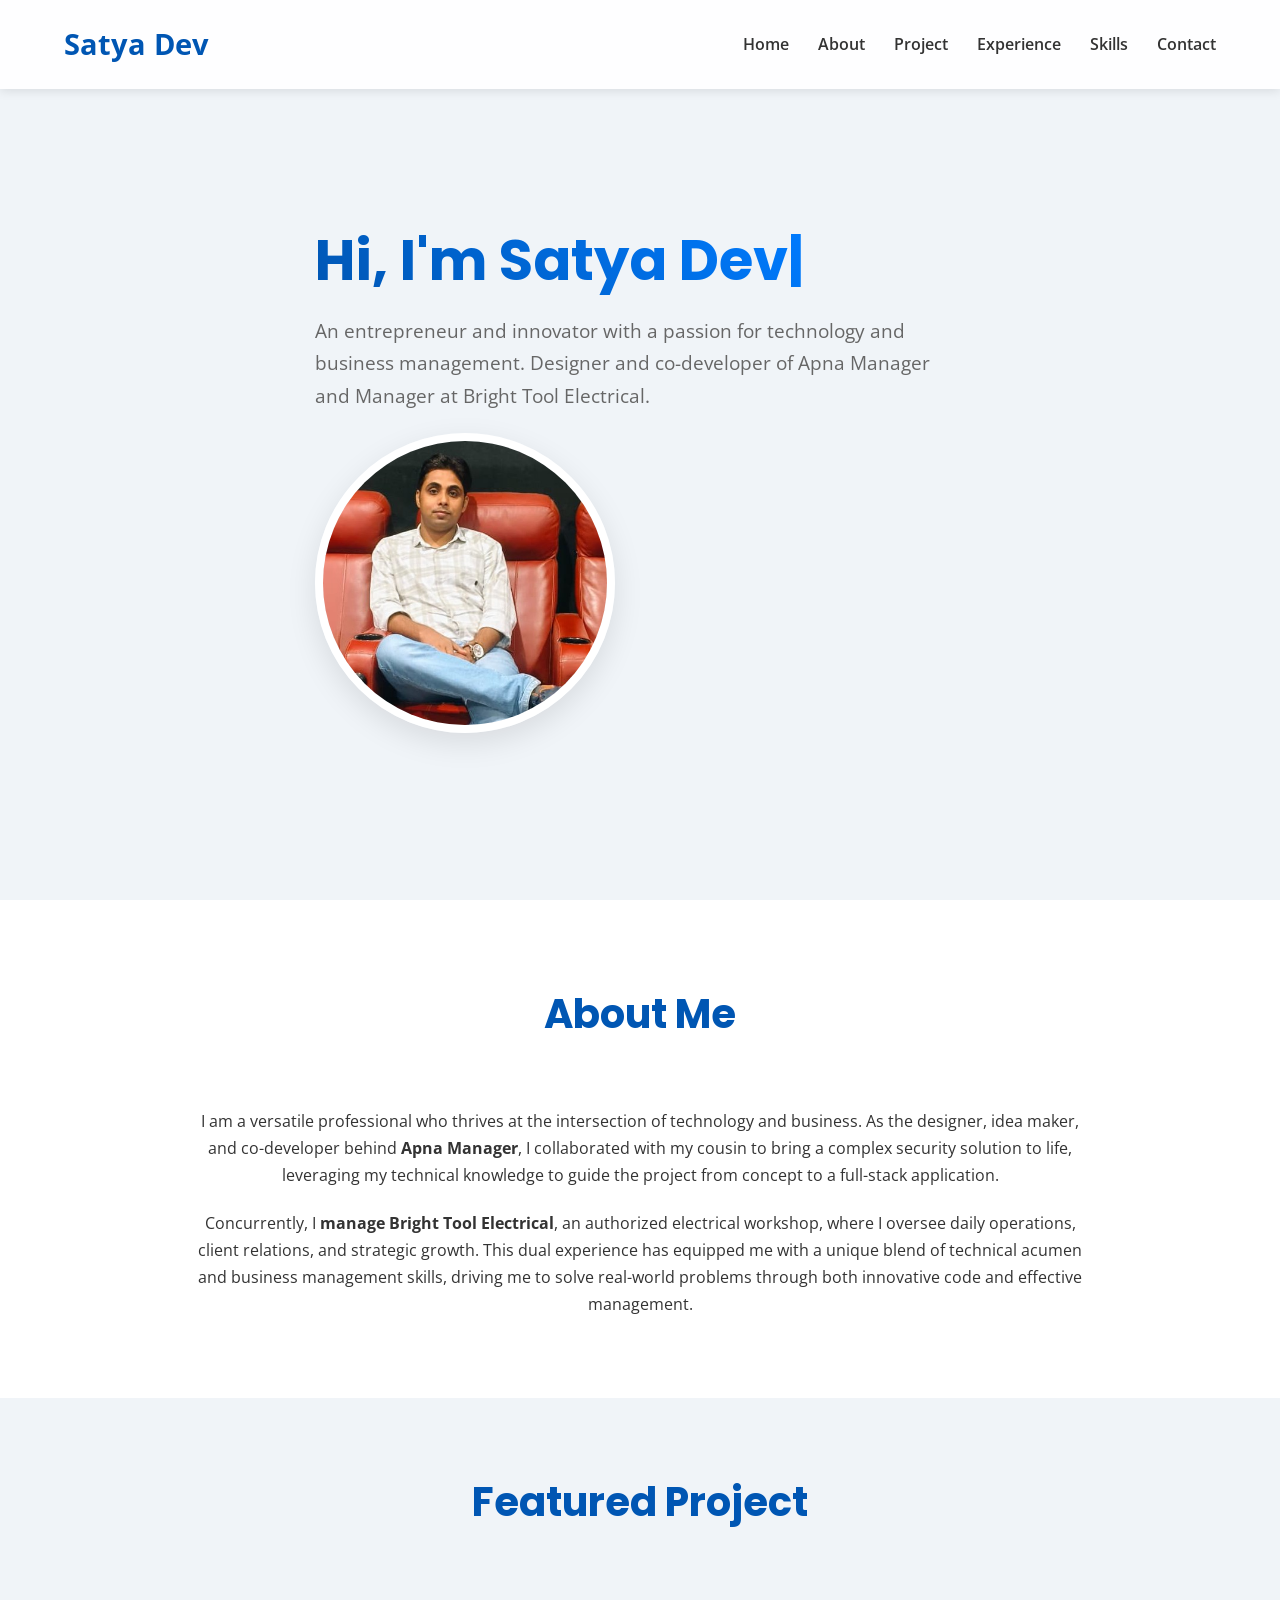
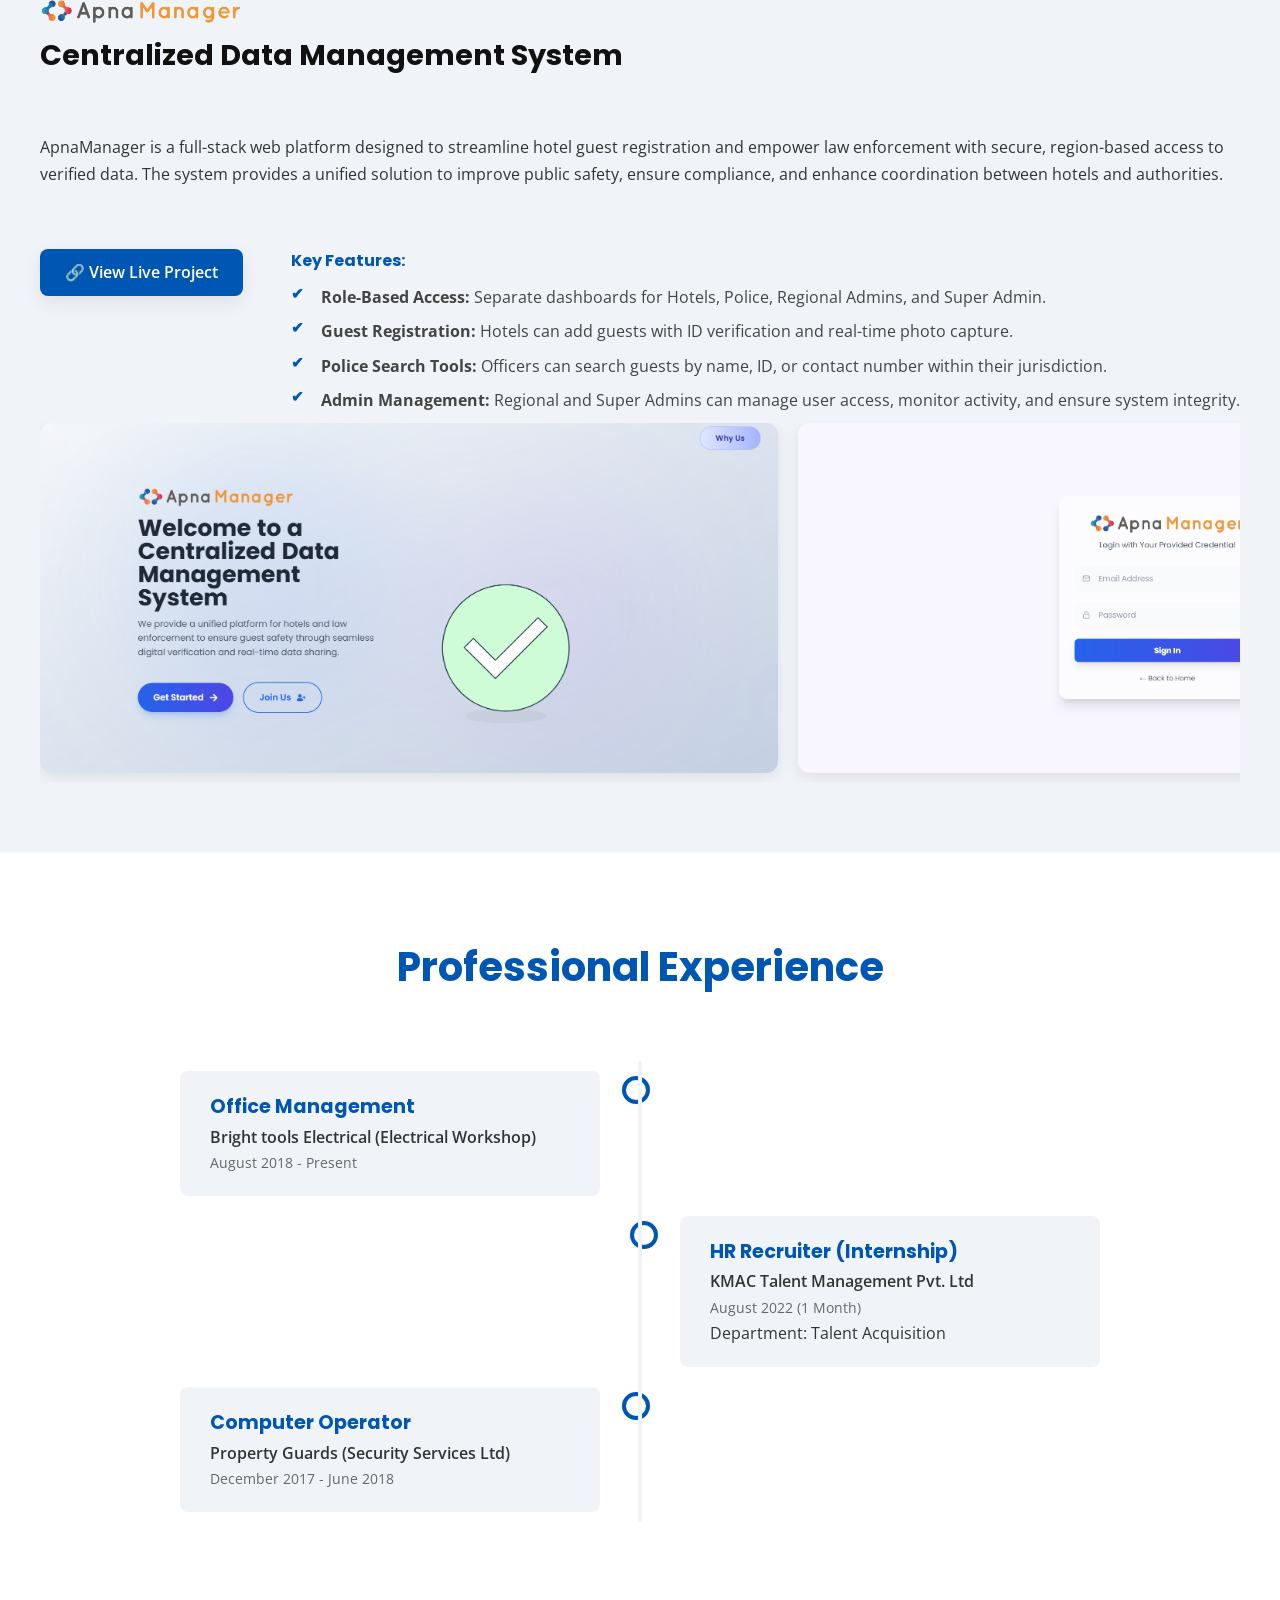
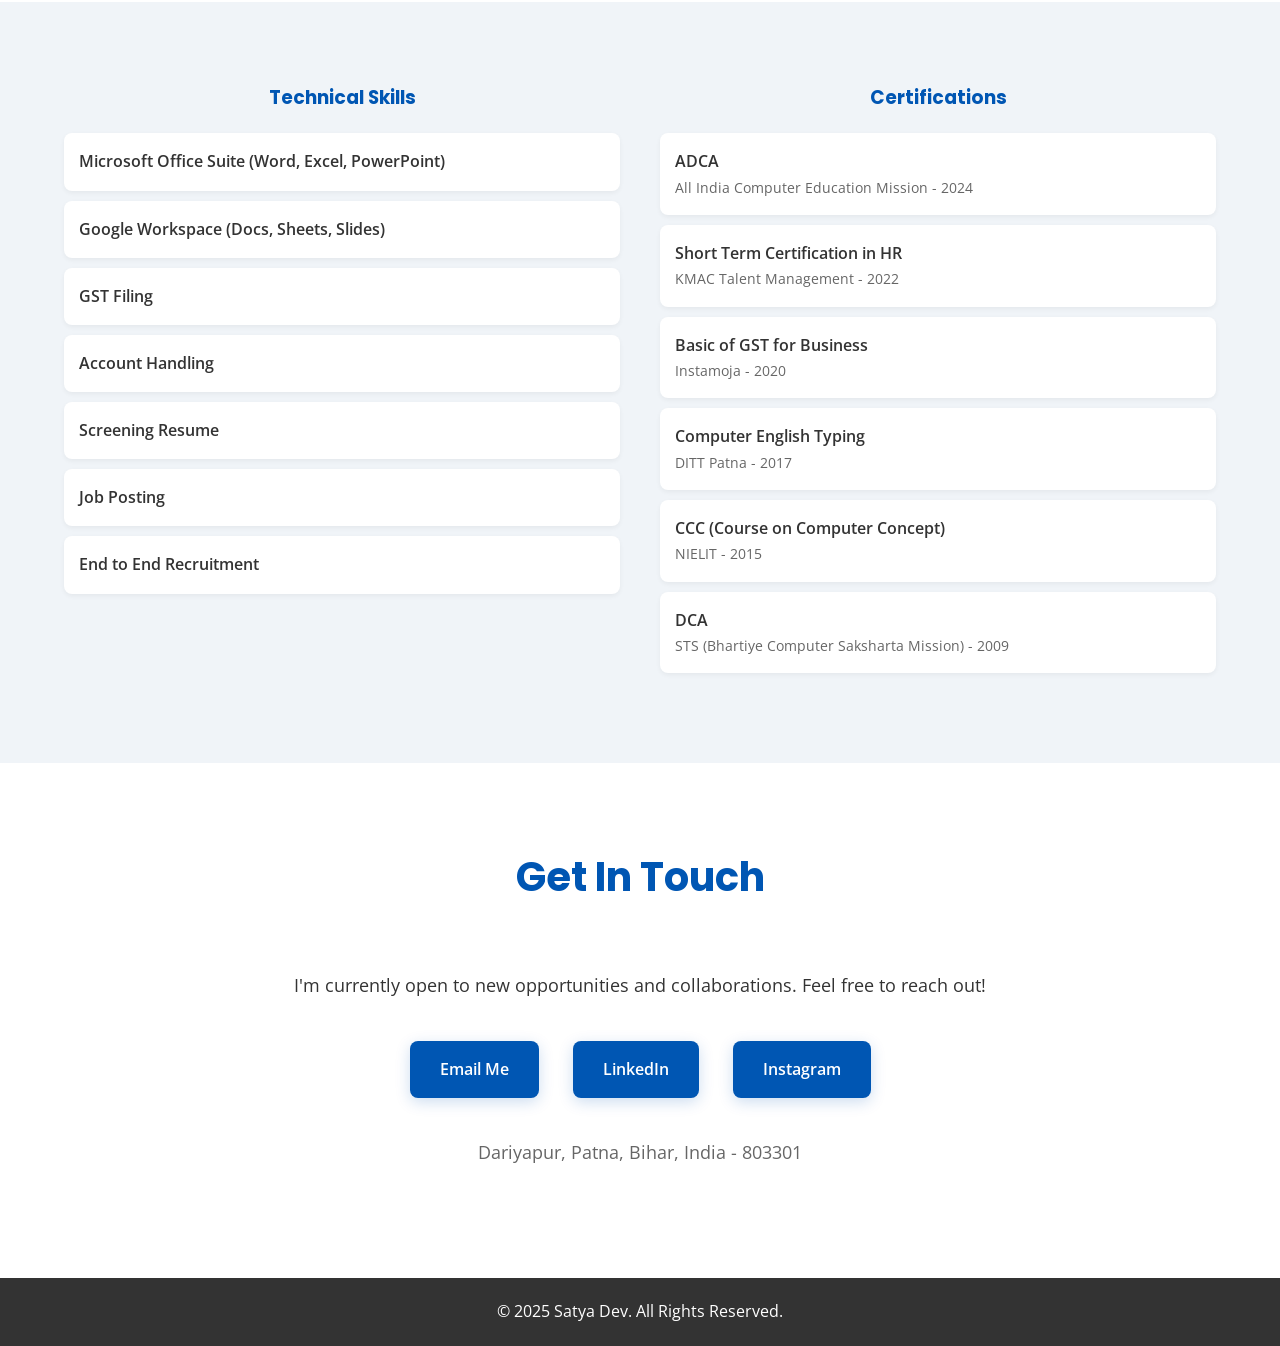
==== Code/index.html @ 2cd84190 "fix the structure" ====
<!DOCTYPE html>
<html lang="en">
<head>
    <meta charset="UTF-8">
    <meta name="viewport" content="width=device-width, initial-scale=1.0">
    <title>Satya Dev | Founder & Developer</title>
    <!-- Link to your external CSS file -->
    <link rel="stylesheet" href="style.css">
</head>
<body>

    <header class="header">
        <a href="#" class="logo">Satya Dev</a>
        <nav class="nav">
            <a href="#home">Home</a>
            <a href="#about">About</a>
            <a href="#project">Project</a>
            <a href="#experience">Experience</a>
            <a href="#skills">Skills</a>
            <a href="#contact">Contact</a>
        </nav>
    </header>

    <section id="home" class="hero">
        <div class="container">
            <div class="hero-content">
                <!-- The h1 tag is now ready for the typing effect -->
                <h1><span id="typing-effect"></span></h1>
                <p class="subtitle">
                    An entrepreneur and innovator with a passion for technology and business management. Designer and co-developer of Apna Manager and Manager at Bright Tool Electrical.
                </p>
            </div>
            <div class="hero-image-container">
                <img src="satya_dev.png" alt="A photo of Satya Dev">
            </div>
        </div>
    </section>

    <section id="about" class="about animate-on-scroll">
        <div class="container">
            <h2 class="section-title">About Me</h2>
            <p>
                I am a versatile professional who thrives at the intersection of technology and business. As the designer, idea maker, and co-developer behind <strong>Apna Manager</strong>, I collaborated with my cousin to bring a complex security solution to life, leveraging my technical knowledge to guide the project from concept to a full-stack application.
            </p>
            <p style="margin-top: 20px;">
                Concurrently, I <strong>manage Bright Tool Electrical</strong>, an authorized electrical workshop, where I oversee daily operations, client relations, and strategic growth. This dual experience has equipped me with a unique blend of technical acumen and business management skills, driving me to solve real-world problems through both innovative code and effective management.
            </p>
        </div>
    </section>

  <section id="project" class="project animate-on-scroll">
  <div class="container">
    <h2 class="section-title">Featured Project</h2>

                <div class="project-details">
                <!-- Project Info -->
                <div class="project-title-group">
                <h3 class="project-brand">
                    <img src="/images/logo.png" alt="ApnaManager Logo">
                    
                </h3>
                <h2 class="project-main-title">
                    Centralized Data Management System
                </h2>
            </div>
        <p>
          ApnaManager is a full-stack web platform designed to streamline hotel guest registration 
          and empower law enforcement with secure, region-based access to verified data. 
          The system provides a unified solution to improve public safety, ensure compliance, 
          and enhance coordination between hotels and authorities.
        </p>

        <a href="https://apnamanager.vercel.app/" 
           class="live-demo-btn" 
           target="_blank" 
           rel="noopener noreferrer">
           🔗 View Live Project
        </a>

        <div class="project-features">
          <h4>Key Features:</h4>
          <ul>
            <li><strong>Role-Based Access:</strong> Separate dashboards for Hotels, Police, Regional Admins, and Super Admin.</li>
            <li><strong>Guest Registration:</strong> Hotels can add guests with ID verification and real-time photo capture.</li>
            <li><strong>Police Search Tools:</strong> Officers can search guests by name, ID, or contact number within their jurisdiction.</li>
            <li><strong>Admin Management:</strong> Regional and Super Admins can manage user access, monitor activity, and ensure system integrity.</li>
          </ul>
        </div>
      </div>

      <!-- Project Gallery -->
      <div class="project-gallery animate-on-scroll from-right">
        <div class="gallery-img">
          <img src="/images/image1.png" alt="ApnaManager - Home Page Screenshot" loading="lazy" />
        </div>
        <div class="gallery-img">
          <img src="/images/image2.png" alt="ApnaManager - Admin Dashboard Screenshot" loading="lazy" />
        </div>
        <div class="gallery-img">
          <img src="/images/image3.png" alt="ApnaManager - Hotel Management Form" loading="lazy" />
        </div>
        <div class="gallery-img">
          <img src="/images/image4.png" alt="ApnaManager - Police Dashboard Interface" loading="lazy" />
        </div>
        <div class="gallery-img">
          <img src="/images/image5.png" alt="ApnaManager - Reports and Insights Page" loading="lazy" />
        </div>
      </div>
    </div>
  </div>
</section>


    <section id="experience" class="experience animate-on-scroll">
        <h2 class="section-title">Professional Experience</h2>
        <div class="timeline">
            <div class="timeline-item left animate-on-scroll from-left">
                <div class="timeline-content">
                    <h4>Office Management</h4>
                    <p class="company">Bright tools Electrical (Electrical Workshop)</p>
                    <p class="date">August 2018 - Present</p>
                </div>
            </div>
            <div class="timeline-item right animate-on-scroll from-right">
                <div class="timeline-content">
                    <h4>HR Recruiter (Internship)</h4>
                    <p class="company">KMAC Talent Management Pvt. Ltd</p>
                    <p class="date">August 2022 (1 Month)</p>
                    <p>Department: Talent Acquisition</p>
                </div>
            </div>
            <div class="timeline-item left animate-on-scroll from-left">
                <div class="timeline-content">
                    <h4>Computer Operator</h4>
                    <p class="company">Property Guards (Security Services Ltd)</p>
                    <p class="date">December 2017 - June 2018</p>
                </div>
            </div>
        </div>
    </section>

    <section id="skills" class="skills-certs animate-on-scroll">
        <div class="container skills-certs-grid">
            <div class="animate-on-scroll from-left">
                <h3 style="text-align:center; margin-bottom: 20px;">Technical Skills</h3>
                <ul class="skills-list">
                    <li>Microsoft Office Suite (Word, Excel, PowerPoint)</li>
                    <li>Google Workspace (Docs, Sheets, Slides)</li>
                    <li>GST Filing</li>
                    <li>Account Handling</li>
                    <li>Screening Resume</li>
                    <li>Job Posting</li>
                    <li>End to End Recruitment</li>
                </ul>
            </div>
            <div class="animate-on-scroll from-right">
                <h3 style="text-align:center; margin-bottom: 20px;">Certifications</h3>
                <ul class="certs-list">
                    <li>ADCA <span class="cert-issuer">All India Computer Education Mission - 2024</span></li>
                    <li>Short Term Certification in HR <span class="cert-issuer">KMAC Talent Management - 2022</span></li>
                    <li>Basic of GST for Business <span class="cert-issuer">Instamoja - 2020</span></li>
                    <li>Computer English Typing <span class="cert-issuer">DITT Patna - 2017</span></li>
                    <li>CCC (Course on Computer Concept) <span class="cert-issuer">NIELIT - 2015</span></li>
                    <li>DCA <span class="cert-issuer">STS (Bhartiye Computer Saksharta Mission) - 2009</span></li>
                </ul>
            </div>
        </div>
    </section>

    <section id="contact" class="contact animate-on-scroll">
        <div class="container">
            <h2 class="section-title">Get In Touch</h2>
            <p>I'm currently open to new opportunities and collaborations. Feel free to reach out!</p>
            <div class="contact-links">
                <a href="mailto:satyadev.mail29@gmail.com">Email Me</a>
                <a href="https://www.linkedin.com/in/satya-dev-a24380364" target="_blank" rel="noopener noreferrer">LinkedIn</a>
                <a href="https://www.instagram.com/hey.satyadev" target="_blank" rel="noopener noreferrer">Instagram</a>
            </div>
            <div class="address">
                <p>Dariyapur, Patna, Bihar, India - 803301</p>
            </div>
        </div>
    </section>

    <footer class="footer">
        <p>&copy; 2025 Satya Dev. All Rights Reserved.</p>
    </footer>

    <!-- Link to your external JavaScript file -->
    <script src="script.js"></script>

</body>
</html>
---- Code/style.css ----
/* --- Google Fonts --- */
@import url('https://fonts.googleapis.com/css2?family=Poppins:wght@400;600;700&family=Open+Sans:wght@400;600&display=swap');

/* --- CSS Variables --- */
:root {
    --primary-color: #0056b3;
    --primary-gradient: linear-gradient(45deg, #0056b3, #007bff);
    --secondary-color: #f0f4f8;
    --text-dark: #333;
    --text-light: #666;
    --white-color: #ffffff;
    --border-color: #e0e0e0;
}

/* --- General Styles --- */
* {
    margin: 0;
    padding: 0;
    box-sizing: border-box;
}

html {
    scroll-behavior: smooth;
}

body {
    font-family: 'Open Sans', sans-serif;
    color: var(--text-dark);
    line-height: 1.7;
    overflow-x: hidden; /* Prevent horizontal scroll from animations */
}

h1, h2, h3, h4 {
    font-family: 'Poppins', sans-serif;
    font-weight: 700;
    color: var(--primary-color);
}

section {
    padding: 80px 5%;
}

.container {
    max-width: 1200px;
    margin: 0 auto;
}

.section-title {
    text-align: center;
    font-size: 2.5rem;
    margin-bottom: 60px;
}

/* --- Header & Navigation --- */
.header {
    position: fixed;
    top: 0;
    left: 0;
    width: 100%;
    padding: 20px 5%;
    background: rgba(255, 255, 255, 0.9);
    backdrop-filter: blur(10px);
    box-shadow: 0 2px 10px rgba(0, 0, 0, 0.1);
    display: flex;
    justify-content: space-between;
    align-items: center;
    z-index: 100;
}

.logo {
    font-size: 1.8rem;
    font-weight: 700;
    color: var(--primary-color);
    text-decoration: none;
}

.nav a {
    font-size: 1rem;
    font-weight: 600;
    color: var(--text-dark);
    text-decoration: none;
    margin-left: 25px;
    transition: color 0.3s;
    position: relative;
}

.nav a::after {
    content: '';
    position: absolute;
    width: 0;
    height: 2px;
    bottom: -5px;
    left: 0;
    background-color: var(--primary-color);
    transition: width 0.3s;
}

.nav a:hover::after {
    width: 100%;
}

.nav a:hover {
    color: var(--primary-color);
}

/* --- Hero Section --- */
.hero {
    display: flex;
    align-items: center;
    justify-content: space-between;
    padding-top: 140px;
    background: var(--secondary-color);
    min-height: 100vh;
}

.hero-content {
    max-width: 650px;
}

.hero h1 {
    font-size: 3.5rem;
    line-height: 1.2;
    background: var(--primary-gradient);
    -webkit-background-clip: text;
    background-clip: text;
    -webkit-text-fill-color: transparent;
    position: relative;
    display: inline;
}

/* Typing cursor effect */
.hero h1 span::after {
    content: '|';
    display: inline-block;
    animation: blink 0.7s infinite;
    color: var(--text-dark); /* Cursor color */
}

.hero .subtitle {
    font-size: 1.2rem;
    color: var(--text-light);
    margin: 20px 0;
}

.hero-image-container {
    width: 300px;
    height: 300px;
    border-radius: 50%;
    overflow: hidden;
    border: 8px solid var(--white-color);
    box-shadow: 0 10px 30px rgba(0, 0, 0, 0.1);
    animation: fadeIn 1.5s ease-out;
}

.hero-image-container img {
    width: 100%;
    height: 100%;
    object-fit: cover;
}

/* --- About Section --- */
.about {
    background: var(--white-color);
}

.about .container {
    max-width: 900px;
    text-align: center;
}

/* --- Project Section (ApnaManager) --- */
/* Replace the existing project styles with this block */

.live-demo-btn {
  display: inline-block;
  text-decoration: none;
  color: var(--white-color);
  background: var(--primary-color);
  padding: 10px 25px;
  border-radius: 8px;
  margin-top: 20px;
  font-weight: 600;
  transition: transform 0.25s ease, background-color 0.25s ease, box-shadow 0.25s ease;
  box-shadow: 0 6px 18px rgba(0,0,0,0.08);
}

.live-demo-btn:hover {
  transform: translateY(-3px);
  background: #004494; /* fallback hover color */
  box-shadow: 0 10px 28px rgba(0,0,0,0.12);
}

/* Project container */
.project {
  background: var(--secondary-color);
  padding: 70px 0;
  /* optional subtle border or top divider */
  /* border-top: 1px solid rgba(0,0,0,0.03); */
}

/* layout */
.project-details {
  display: flex;
  gap: 40px;
  align-items: flex-start;
  flex-wrap: wrap;
  justify-content: space-between;
}

/* info column */
.project-info {
  flex: 1 1 420px; /* grows, shrinks, base */
  margin-bottom: 20px;
  min-width: 280px;
}

.project-info h3 {
  font-size: 1.8rem;
  margin-bottom: 14px;
  color: var(--heading-color, #111);
}

/* feature list */
.project-features h4 {
  margin-top: 18px;
  margin-bottom: 12px;
}

.project-features ul {
  list-style: none;
  margin-top: 0;
  padding-left: 0;
}

.project-features li {
  padding-left: 30px;
  position: relative;
  margin-bottom: 12px;
  line-height: 1.4;
  color: var(--text-color, #444);
}

.project-features li::before {
  content: '✔';
  color: var(--primary-color);
  position: absolute;
  left: 0;
  top: 0;
  font-weight: 700;
  font-size: 0.95rem;
  line-height: 1;
}

/* gallery column
   Use a responsive grid so 5 images display nicely across screen sizes */
/* Better horizontal layout for project images */
.project-gallery {
  flex: 1.5 1 520px;
  display: flex;
  flex-wrap: nowrap;
  gap: 20px;
  overflow-x: auto;
  padding-bottom: 10px;
  scroll-snap-type: x mandatory;
}

.project-gallery::-webkit-scrollbar {
  height: 8px;
}

.project-gallery::-webkit-scrollbar-thumb {
  background: rgba(0, 0, 0, 0.2);
  border-radius: 10px;
}

/* --- MODIFIED RULE --- */
.gallery-img {
  /* REMOVED: flex: 0 0 260px; (This was the fixed width) */
  height: 350px; /* Keep the fixed uniform height */
  border-radius: 12px;
  overflow: hidden;
  scroll-snap-align: start;
  box-shadow: 0 5px 15px rgba(0, 0, 0, 0.08);
  transition: transform 0.3s ease, box-shadow 0.3s ease;
  
  /* Add flex-shrink to prevent weird squashing */
  flex-shrink: 0; 
}

/* --- MODIFIED RULE --- */
.gallery-img img {
  /* REMOVED: width: 100%; */
  /* REMOVED: object-fit: cover; */
  
  height: 100%; /* Make the image fill the container's height */
  width: auto;   /* Let the width adjust automatically */
  display: block;
  transition: transform 0.35s ease;
}

.gallery-img:hover {
  transform: translateY(-6px);
  box-shadow: 0 12px 25px rgba(0, 0, 0, 0.15);
}

.gallery-img:hover img {
  transform: scale(1.05);
}

/* --- MODIFIED RESPONSIVE RULE --- */
@media (max-width: 900px) {
  .project-gallery {
    flex-wrap: nowrap;
    overflow-x: auto;
    gap: 15px;
  }

  .gallery-img {
    /* REMOVED: flex: 0 0 220px; (This was the fixed width) */
    height: 280px; /* Keep the smaller fixed height */
  }
}

/* --- Experience Section --- */
.experience {
    background: var(--white-color);
}
.timeline {
    position: relative;
    max-width: 1000px;
    margin: 0 auto;
}
.timeline::after {
    content: '';
    position: absolute;
    width: 4px;
    background-color: var(--secondary-color);
    top: 0;
    bottom: 0;
    left: 50%;
    margin-left: -2px;
}
.timeline-item {
    padding: 10px 40px;
    position: relative;
    background-color: inherit;
    width: 50%;
}
.timeline-item.left {
    left: 0;
}
.timeline-item.right {
    left: 50%;
}
.timeline-item::after {
    content: '';
    position: absolute;
    width: 20px;
    height: 20px;
    right: -10px;
    background-color: var(--white-color);
    border: 4px solid var(--primary-color);
    top: 15px;
    border-radius: 50%;
    z-index: 1;
    transition: transform 0.3s ease-out;
}
.timeline-item:hover::after {
    transform: scale(1.2);
}
.timeline-item.right::after {
    left: -10px;
}
.timeline-content {
    padding: 20px 30px;
    background-color: var(--secondary-color);
    position: relative;
    border-radius: 8px;
}
.timeline-content h4 { font-size: 1.2rem; }
.timeline-content .company { font-weight: 600; color: var(--text-dark); }
.timeline-content .date { font-size: 0.9rem; color: var(--text-light); }

/* --- Skills & Certifications --- */
.skills-certs {
    background: var(--secondary-color);
}
.skills-certs-grid {
    display: grid;
    grid-template-columns: 1fr 1fr;
    gap: 40px;
}
.skills-list, .certs-list {
    list-style: none;
}
.skills-list li, .certs-list li {
    background: var(--white-color);
    padding: 15px;
    border-radius: 8px;
    margin-bottom: 10px;
    box-shadow: 0 2px 5px rgba(0,0,0,0.05);
    font-weight: 600;
}
.certs-list .cert-issuer {
    font-size: 0.9rem;
    color: var(--text-light);
    font-weight: 400;
    display: block;
}

/* --- Contact Section --- */
.contact {
    text-align: center;
}

.contact p {
    font-size: 1.1rem;
    margin-bottom: 30px;
}

.contact-links a {
    display: inline-block;
    text-decoration: none;
    color: var(--white-color);
    background: var(--primary-color);
    padding: 15px 30px;
    border-radius: 8px;
    margin: 10px 15px;
    font-weight: 600;
    transition: transform 0.3s, background-color 0.3s, box-shadow 0.3s;
    box-shadow: 0 4px 15px rgba(0, 86, 179, 0.2);
}

.contact-links a:hover {
    transform: translateY(-5px);
    background: #004494;
    box-shadow: 0 6px 20px rgba(0, 86, 179, 0.3);
}
.address {
    margin-top: 30px;
    color: var(--text-light);
}

/* --- Footer --- */
.footer {
    background: var(--text-dark);
    color: var(--white-color);
    text-align: center;
    padding: 20px 5%;
}

/* --- Animation Styles --- */
.animate-on-scroll {
    opacity: 0;
    transition: opacity 0.6s ease-out, transform 0.8s ease-out;
}

.animate-on-scroll.from-left {
    transform: translateX(-50px);
}

.animate-on-scroll.from-right {
    transform: translateX(50px);
}

/* Default fade-in from bottom animation */
.animate-on-scroll {
    transform: translateY(30px);
}

.animate-on-scroll.visible {
    opacity: 1;
    transform: translateX(0) translateY(0);
}

/* --- Keyframe Animations --- */
@keyframes fadeIn {
    from { opacity: 0; }
    to { opacity: 1; }
}

@keyframes slideInFromLeft {
    from { transform: translateX(-50px); opacity: 0; }
    to { transform: translateX(0); opacity: 1; }
}

@keyframes blink {
    50% { opacity: 0; }
}

/* --- Responsive Design --- */
@media (max-width: 992px) {
    .hero, .project-details, .skills-certs-grid {
        flex-direction: column;
        text-align: center;
    }
    .hero { flex-direction: column-reverse; gap: 40px; }
    .timeline::after { left: 15px; }
    .timeline-item { width: 100%; padding-left: 50px; padding-right: 10px; }
    .timeline-item.left, .timeline-item.right { left: 0; }
    .timeline-item::after { left: 5px; }
}

@media (max-width: 768px) {
    .header { flex-direction: column; padding: 15px 5%; }
    .nav { margin-top: 10px; }
    .nav a { margin: 0 10px; }
    .hero h1 { font-size: 2.8rem; }
    .project-gallery { grid-template-columns: 1fr; }
    .skills-certs-grid { grid-template-columns: 1fr; }
}

/* New styles for the new HTML structure */

.project-brand {
    display: flex;
    align-items: center;
    gap: 10px;
    font-size: 1.2rem; /* Or your preferred size */
    color: var(--primary-color); /* This will make 'ApnaManager' orange like in your screenshot */
    margin-bottom: 0;
}

.project-brand img {
    height: 30px; /* Adjust as needed */
}

.project-main-title {
    /* Use the same styling your h3 had */
    font-size: 1.8rem;
    margin-top: 5px; /* Add a little space */
    margin-bottom: 14px;
    color: var(--heading-color, #111);
}

/* You can now delete the .project-info h3 rule, as it's replaced by the new rules */
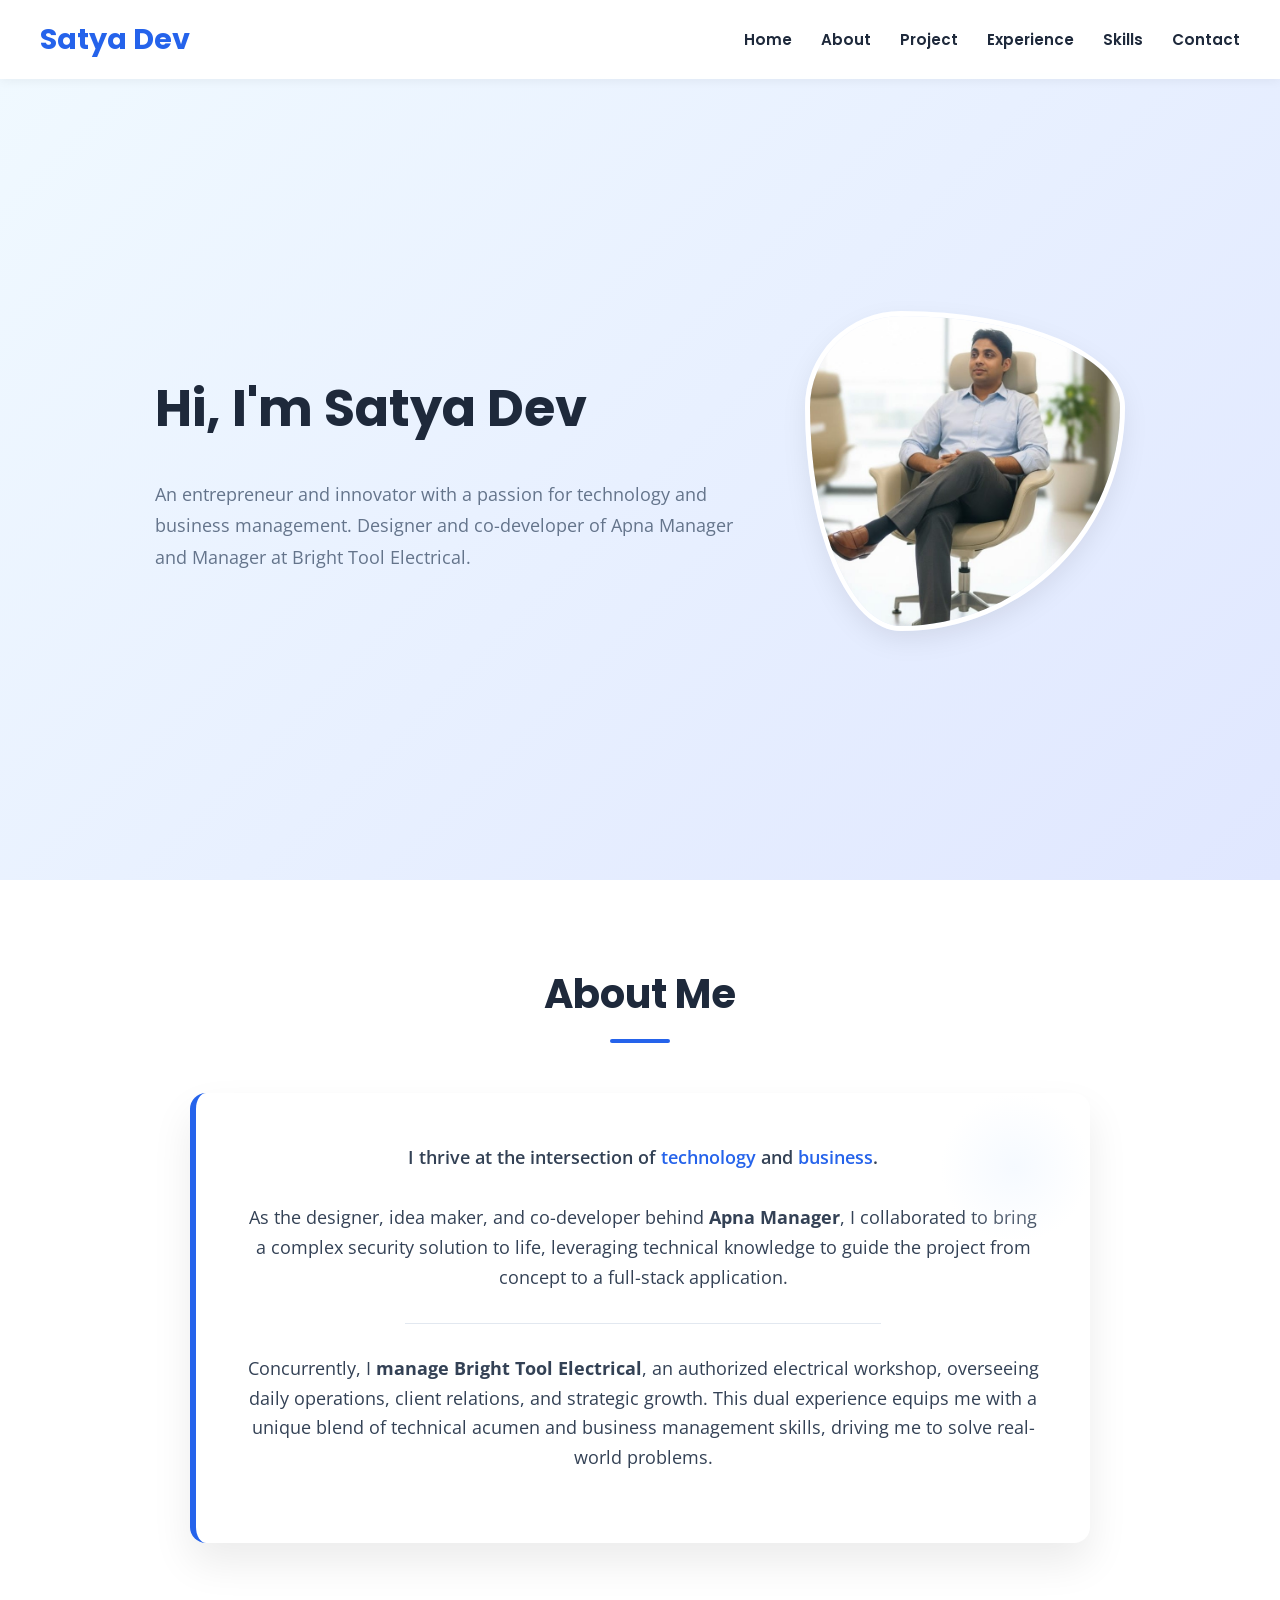
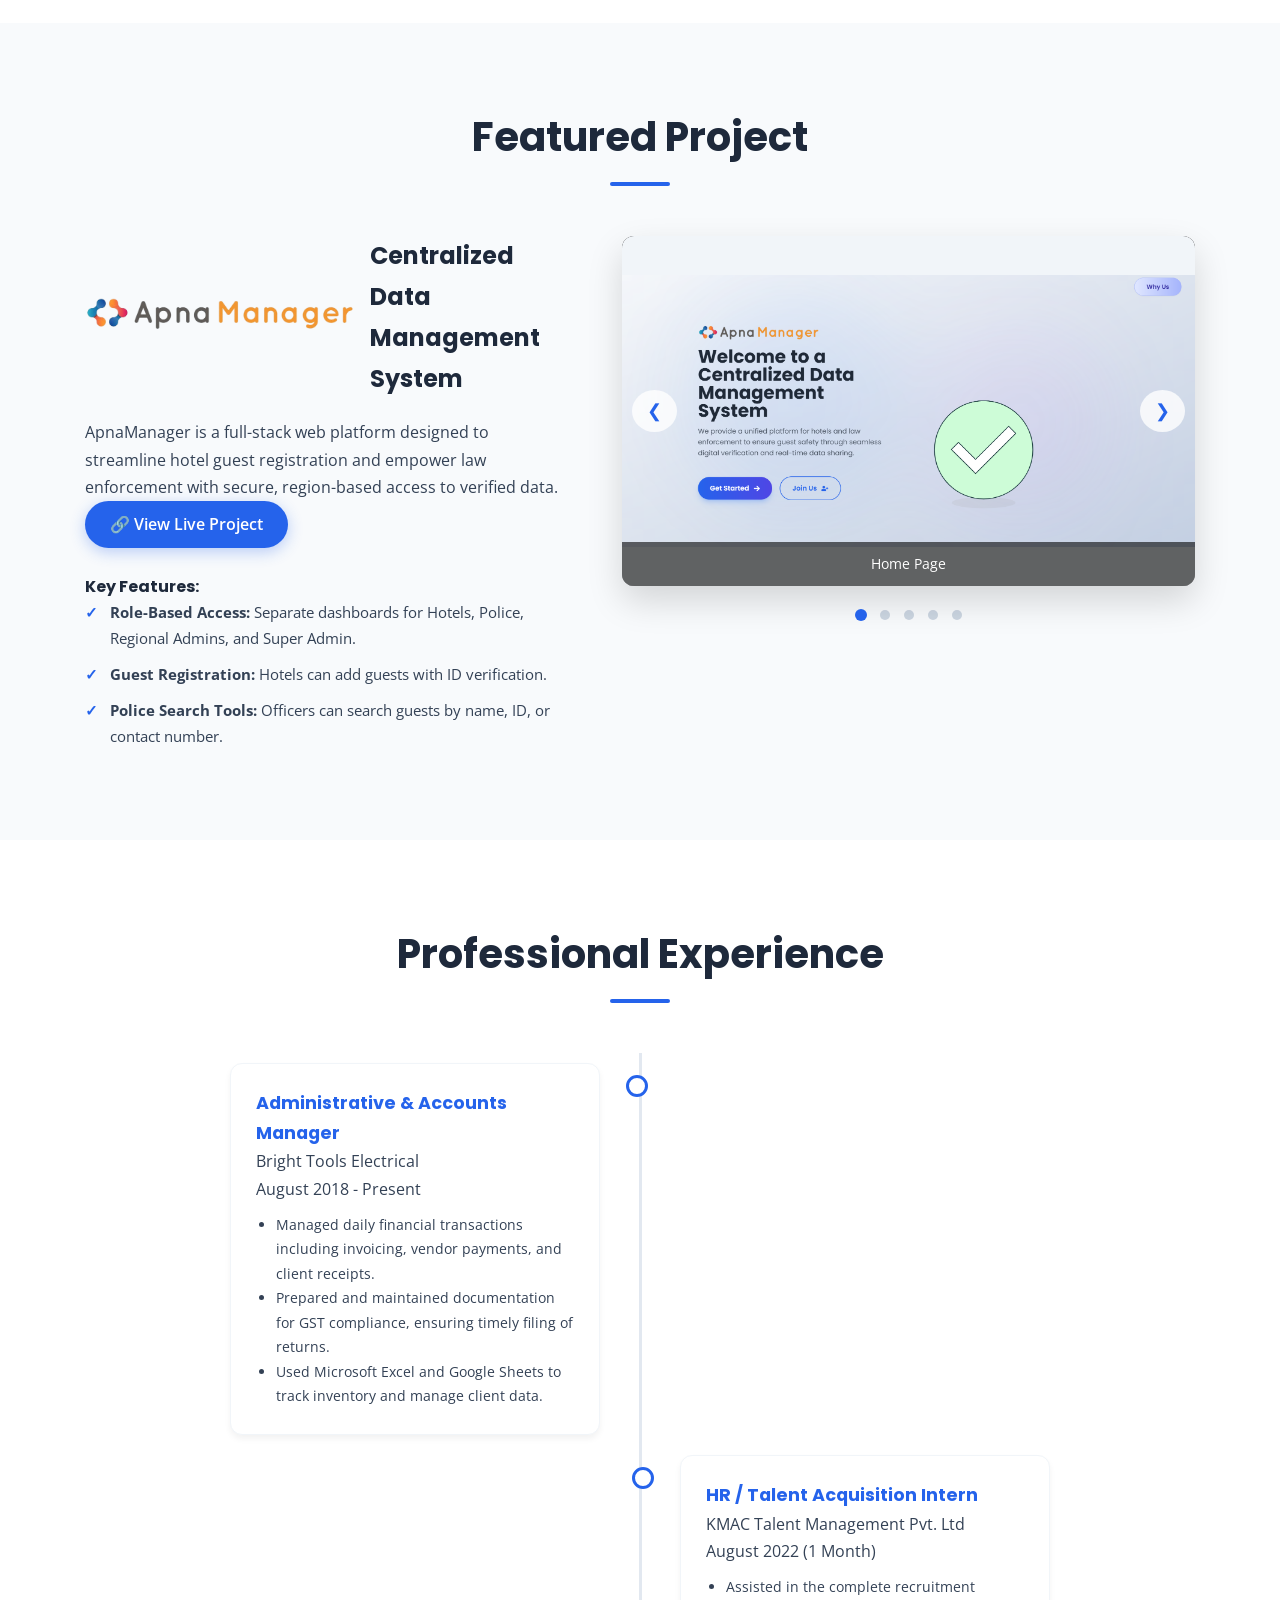
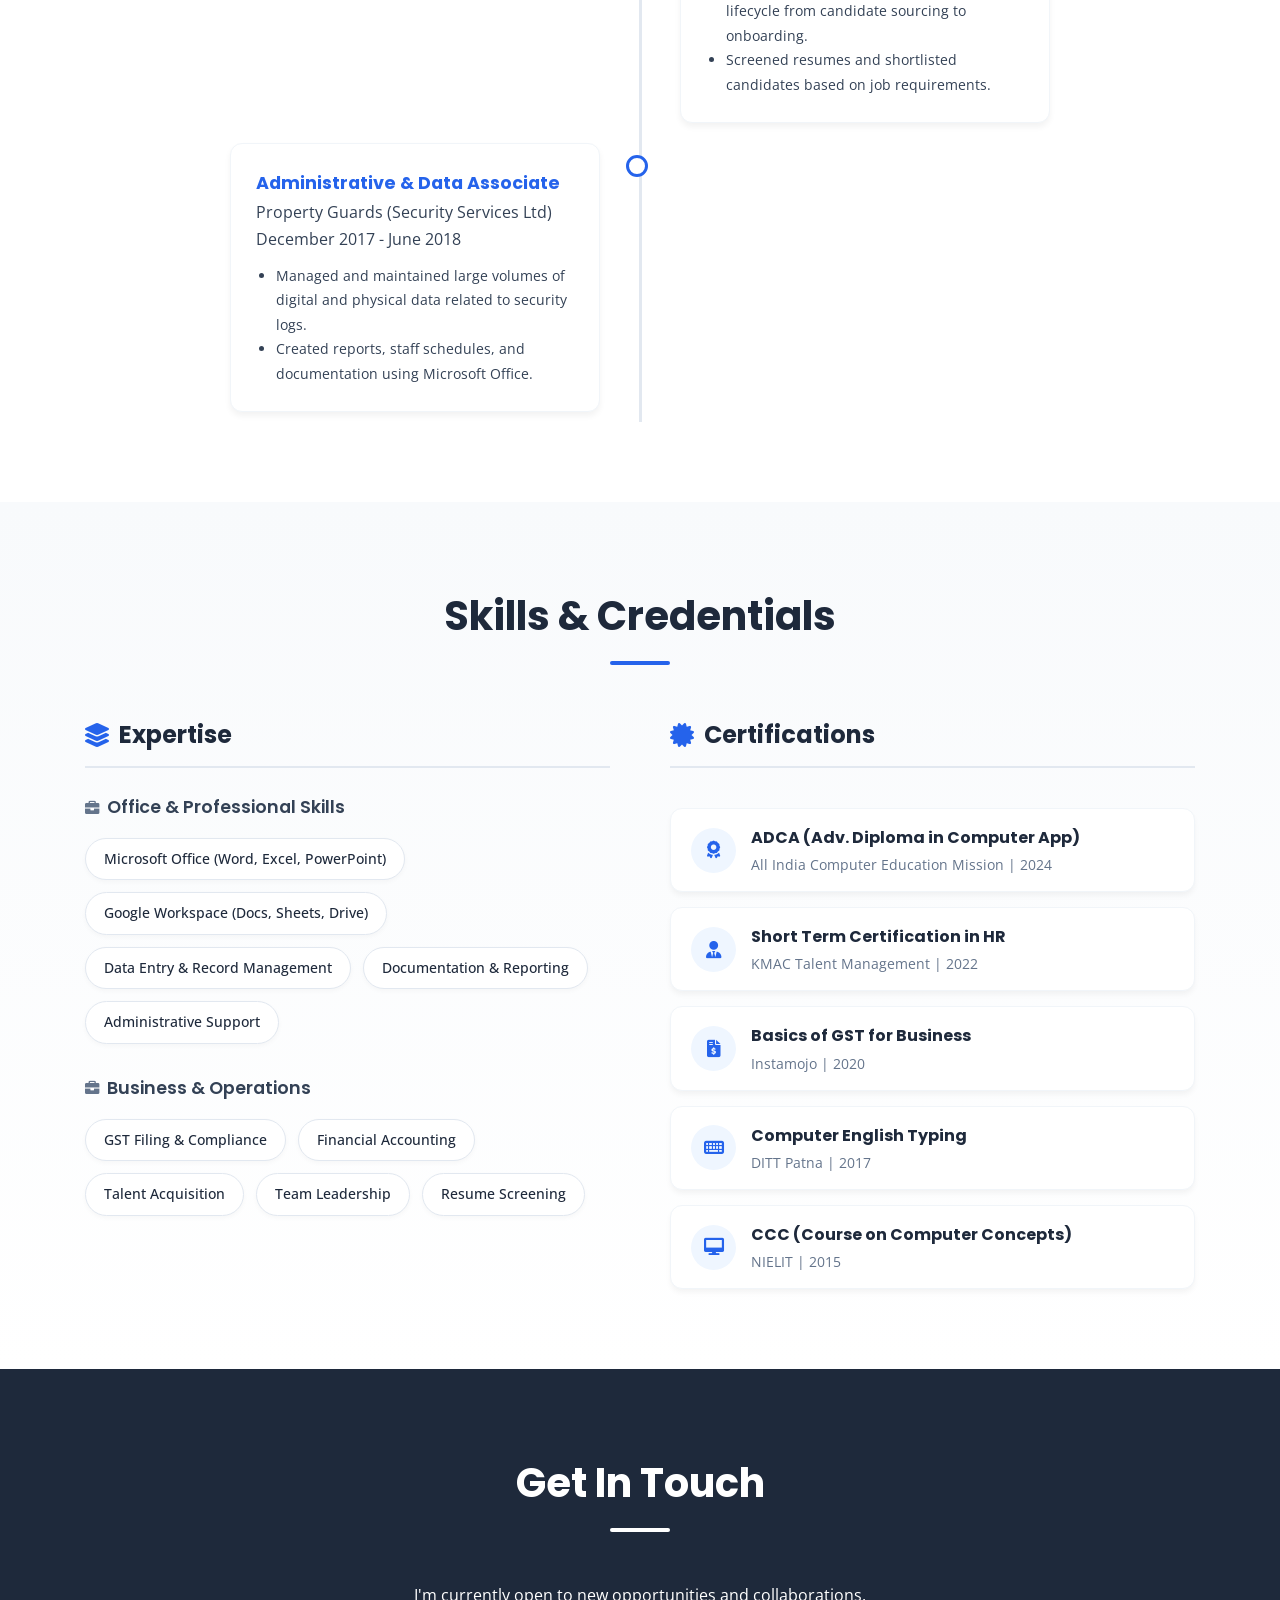
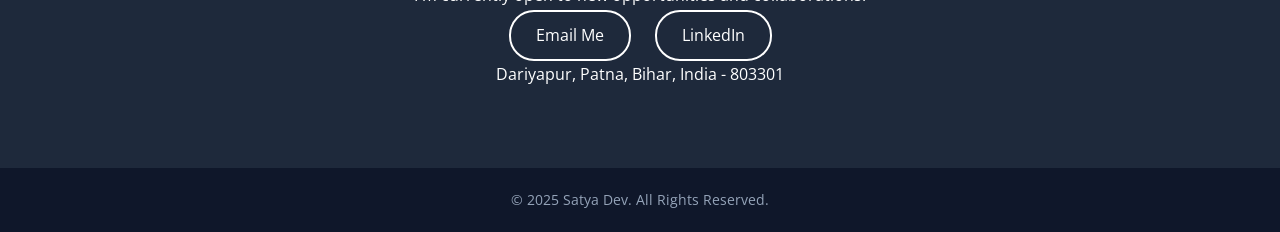
==== commit 928cf2f4: "upadated the portfolio" ====
--- a/Code/index.html
+++ b/Code/index.html
@@ -4,8 +4,14 @@
     <meta charset="UTF-8">
     <meta name="viewport" content="width=device-width, initial-scale=1.0">
     <title>Satya Dev | Founder & Developer</title>
-    <!-- Link to your external CSS file -->
+    
+    <link rel="preconnect" href="https://fonts.googleapis.com">
+    <link rel="preconnect" href="https://fonts.gstatic.com" crossorigin>
+    <link href="https://fonts.googleapis.com/css2?family=Open+Sans:wght@400;600&family=Poppins:wght@500;600;700&display=swap" rel="stylesheet">
+    
     <link rel="stylesheet" href="style.css">
+    
+    <link rel="stylesheet" href="https://cdnjs.cloudflare.com/ajax/libs/font-awesome/6.0.0/css/all.min.css">
 </head>
 <body>
 
@@ -24,14 +30,13 @@
     <section id="home" class="hero">
         <div class="container">
             <div class="hero-content">
-                <!-- The h1 tag is now ready for the typing effect -->
                 <h1><span id="typing-effect"></span></h1>
                 <p class="subtitle">
                     An entrepreneur and innovator with a passion for technology and business management. Designer and co-developer of Apna Manager and Manager at Bright Tool Electrical.
                 </p>
             </div>
             <div class="hero-image-container">
-                <img src="satya_dev.png" alt="A photo of Satya Dev">
+                <img src="satya_dev.jpeg" alt="A photo of Satya Dev">
             </div>
         </div>
     </section>
@@ -39,130 +44,217 @@
     <section id="about" class="about animate-on-scroll">
         <div class="container">
             <h2 class="section-title">About Me</h2>
-            <p>
-                I am a versatile professional who thrives at the intersection of technology and business. As the designer, idea maker, and co-developer behind <strong>Apna Manager</strong>, I collaborated with my cousin to bring a complex security solution to life, leveraging my technical knowledge to guide the project from concept to a full-stack application.
-            </p>
-            <p style="margin-top: 20px;">
-                Concurrently, I <strong>manage Bright Tool Electrical</strong>, an authorized electrical workshop, where I oversee daily operations, client relations, and strategic growth. This dual experience has equipped me with a unique blend of technical acumen and business management skills, driving me to solve real-world problems through both innovative code and effective management.
-            </p>
-        </div>
-    </section>
-
-  <section id="project" class="project animate-on-scroll">
-  <div class="container">
-    <h2 class="section-title">Featured Project</h2>
-
-                <div class="project-details">
-                <!-- Project Info -->
-                <div class="project-title-group">
-                <h3 class="project-brand">
-                    <img src="/images/logo.png" alt="ApnaManager Logo">
+            <div class="about-card">
+                <div class="about-content">
+                    <p class="highlight-text">
+                        I thrive at the intersection of <span class="text-primary">technology</span> and <span class="text-primary">business</span>.
+                    </p>
+                    <p>
+                        As the designer, idea maker, and co-developer behind <strong>Apna Manager</strong>, I collaborated to bring a complex security solution to life, leveraging technical knowledge to guide the project from concept to a full-stack application.
+                    </p>
+                    <hr class="divider">
+                    <p>
+                        Concurrently, I <strong>manage Bright Tool Electrical</strong>, an authorized electrical workshop, overseeing daily operations, client relations, and strategic growth. This dual experience equips me with a unique blend of technical acumen and business management skills, driving me to solve real-world problems.
+                    </p>
+                </div>
+            </div>
+        </div>
+    </section>
+
+    <section id="project" class="project animate-on-scroll">
+        <div class="container">
+            <h2 class="section-title">Featured Project</h2>
+
+            <div class="project-layout">
+                <div class="project-info-side">
+                    <div class="project-title-group">
+                        <h3 class="project-brand">
+                            <img src="/images/logo.png" alt="ApnaManager Logo">
+                        </h3>
+                        <h2 class="project-main-title">
+                            Centralized Data Management System
+                        </h2>
+                    </div>
+                    <p>
+                        ApnaManager is a full-stack web platform designed to streamline hotel guest registration 
+                        and empower law enforcement with secure, region-based access to verified data.
+                    </p>
+
+                    <a href="https://apnamanager.vercel.app/" 
+                       class="live-demo-btn" 
+                       target="_blank" 
+                       rel="noopener noreferrer">
+                       🔗 View Live Project
+                    </a>
+
+                    <div class="project-features">
+                        <h4>Key Features:</h4>
+                        <ul>
+                            <li><strong>Role-Based Access:</strong> Separate dashboards for Hotels, Police, Regional Admins, and Super Admin.</li>
+                            <li><strong>Guest Registration:</strong> Hotels can add guests with ID verification.</li>
+                            <li><strong>Police Search Tools:</strong> Officers can search guests by name, ID, or contact number.</li>
+                        </ul>
+                    </div>
+                </div>
+
+                <div class="project-slider-side">
+                    <div class="slider-container">
+                        <div class="slide active">
+                            <img src="/images/image1.png" alt="ApnaManager - Home Page">
+                            <div class="caption">Home Page</div>
+                        </div>
+                        <div class="slide">
+                            <img src="/images/image2.png" alt="ApnaManager - Admin Dashboard">
+                            <div class="caption">Login</div>
+                        </div>
+                        <div class="slide">
+                            <img src="/images/image3.png" alt="ApnaManager - Hotel Form">
+                            <div class="caption">About Us</div>
+                        </div>
+                        <div class="slide">
+                            <img src="/images/image4.png" alt="ApnaManager - Police Dashboard">
+                            <div class="caption">Police Interface</div>
+                        </div>
+                        <div class="slide">
+                            <img src="/images/image5.png" alt="ApnaManager - Reports">
+                            <div class="caption">Admin Dashboard</div>
+                        </div>
+
+                        <button class="slider-btn prev-btn" onclick="moveSlide(-1)">&#10094;</button>
+                        <button class="slider-btn next-btn" onclick="moveSlide(1)">&#10095;</button>
+                    </div>
                     
-                </h3>
-                <h2 class="project-main-title">
-                    Centralized Data Management System
-                </h2>
-            </div>
-        <p>
-          ApnaManager is a full-stack web platform designed to streamline hotel guest registration 
-          and empower law enforcement with secure, region-based access to verified data. 
-          The system provides a unified solution to improve public safety, ensure compliance, 
-          and enhance coordination between hotels and authorities.
-        </p>
-
-        <a href="https://apnamanager.vercel.app/" 
-           class="live-demo-btn" 
-           target="_blank" 
-           rel="noopener noreferrer">
-           🔗 View Live Project
-        </a>
-
-        <div class="project-features">
-          <h4>Key Features:</h4>
-          <ul>
-            <li><strong>Role-Based Access:</strong> Separate dashboards for Hotels, Police, Regional Admins, and Super Admin.</li>
-            <li><strong>Guest Registration:</strong> Hotels can add guests with ID verification and real-time photo capture.</li>
-            <li><strong>Police Search Tools:</strong> Officers can search guests by name, ID, or contact number within their jurisdiction.</li>
-            <li><strong>Admin Management:</strong> Regional and Super Admins can manage user access, monitor activity, and ensure system integrity.</li>
-          </ul>
-        </div>
-      </div>
-
-      <!-- Project Gallery -->
-      <div class="project-gallery animate-on-scroll from-right">
-        <div class="gallery-img">
-          <img src="/images/image1.png" alt="ApnaManager - Home Page Screenshot" loading="lazy" />
-        </div>
-        <div class="gallery-img">
-          <img src="/images/image2.png" alt="ApnaManager - Admin Dashboard Screenshot" loading="lazy" />
-        </div>
-        <div class="gallery-img">
-          <img src="/images/image3.png" alt="ApnaManager - Hotel Management Form" loading="lazy" />
-        </div>
-        <div class="gallery-img">
-          <img src="/images/image4.png" alt="ApnaManager - Police Dashboard Interface" loading="lazy" />
-        </div>
-        <div class="gallery-img">
-          <img src="/images/image5.png" alt="ApnaManager - Reports and Insights Page" loading="lazy" />
-        </div>
-      </div>
-    </div>
-  </div>
-</section>
-
+                    <div class="slider-dots">
+                        <span class="dot active" onclick="currentSlide(1)"></span>
+                        <span class="dot" onclick="currentSlide(2)"></span>
+                        <span class="dot" onclick="currentSlide(3)"></span>
+                        <span class="dot" onclick="currentSlide(4)"></span>
+                        <span class="dot" onclick="currentSlide(5)"></span>
+                    </div>
+                </div>
+            </div>
+        </div>
+    </section>
 
     <section id="experience" class="experience animate-on-scroll">
         <h2 class="section-title">Professional Experience</h2>
         <div class="timeline">
             <div class="timeline-item left animate-on-scroll from-left">
                 <div class="timeline-content">
-                    <h4>Office Management</h4>
-                    <p class="company">Bright tools Electrical (Electrical Workshop)</p>
+                    <h4>Administrative & Accounts Manager</h4>
+                    <p class="company">Bright Tools Electrical</p>
                     <p class="date">August 2018 - Present</p>
-                </div>
-            </div>
+                    <ul class="experience-list">
+                        <li>Managed daily financial transactions including invoicing, vendor payments, and client receipts.</li>
+                        <li>Prepared and maintained documentation for GST compliance, ensuring timely filing of returns.</li>
+                        <li>Used Microsoft Excel and Google Sheets to track inventory and manage client data.</li>
+                    </ul>
+                </div>
+            </div>
+
             <div class="timeline-item right animate-on-scroll from-right">
                 <div class="timeline-content">
-                    <h4>HR Recruiter (Internship)</h4>
+                    <h4>HR / Talent Acquisition Intern</h4>
                     <p class="company">KMAC Talent Management Pvt. Ltd</p>
                     <p class="date">August 2022 (1 Month)</p>
-                    <p>Department: Talent Acquisition</p>
-                </div>
-            </div>
+                    <ul class="experience-list">
+                        <li>Assisted in the complete recruitment lifecycle from candidate sourcing to onboarding.</li>
+                        <li>Screened resumes and shortlisted candidates based on job requirements.</li>
+                    </ul>
+                </div>
+            </div>
+
             <div class="timeline-item left animate-on-scroll from-left">
                 <div class="timeline-content">
-                    <h4>Computer Operator</h4>
+                    <h4>Administrative & Data Associate</h4>
                     <p class="company">Property Guards (Security Services Ltd)</p>
                     <p class="date">December 2017 - June 2018</p>
+                    <ul class="experience-list">
+                        <li>Managed and maintained large volumes of digital and physical data related to security logs.</li>
+                        <li>Created reports, staff schedules, and documentation using Microsoft Office.</li>
+                    </ul>
                 </div>
             </div>
         </div>
     </section>
 
     <section id="skills" class="skills-certs animate-on-scroll">
-        <div class="container skills-certs-grid">
-            <div class="animate-on-scroll from-left">
-                <h3 style="text-align:center; margin-bottom: 20px;">Technical Skills</h3>
-                <ul class="skills-list">
-                    <li>Microsoft Office Suite (Word, Excel, PowerPoint)</li>
-                    <li>Google Workspace (Docs, Sheets, Slides)</li>
-                    <li>GST Filing</li>
-                    <li>Account Handling</li>
-                    <li>Screening Resume</li>
-                    <li>Job Posting</li>
-                    <li>End to End Recruitment</li>
-                </ul>
-            </div>
-            <div class="animate-on-scroll from-right">
-                <h3 style="text-align:center; margin-bottom: 20px;">Certifications</h3>
-                <ul class="certs-list">
-                    <li>ADCA <span class="cert-issuer">All India Computer Education Mission - 2024</span></li>
-                    <li>Short Term Certification in HR <span class="cert-issuer">KMAC Talent Management - 2022</span></li>
-                    <li>Basic of GST for Business <span class="cert-issuer">Instamoja - 2020</span></li>
-                    <li>Computer English Typing <span class="cert-issuer">DITT Patna - 2017</span></li>
-                    <li>CCC (Course on Computer Concept) <span class="cert-issuer">NIELIT - 2015</span></li>
-                    <li>DCA <span class="cert-issuer">STS (Bhartiye Computer Saksharta Mission) - 2009</span></li>
-                </ul>
+        <div class="container">
+            <h2 class="section-title">Skills & Credentials</h2>
+            
+            <div class="skills-wrapper">
+                
+                <div class="skills-column">
+                    <h3 class="col-header"><i class="fas fa-layer-group"></i> Expertise</h3>
+                    
+                    <div class="skill-group">
+                     <h4><i class="fas fa-briefcase"></i> Office & Professional Skills</h4>
+                        <div class="skill-tags">
+                            <span>Microsoft Office (Word, Excel, PowerPoint)</span>
+                            <span>Google Workspace (Docs, Sheets, Drive)</span>
+                            <span>Data Entry & Record Management</span>
+                            <span>Documentation & Reporting</span>
+                            <span>Administrative Support</span>
+                        </div>
+                    </div>
+
+
+                    <div class="skill-group">
+                        <h4><i class="fas fa-briefcase"></i> Business & Operations</h4>
+                        <div class="skill-tags">
+                            <span>GST Filing & Compliance</span>
+                            <span>Financial Accounting</span>
+                            <span>Talent Acquisition</span>
+                            <span>Team Leadership</span>
+                            <span>Resume Screening</span>
+                        </div>
+                    </div>
+                </div>
+
+                <div class="certs-column">
+                    <h3 class="col-header"><i class="fas fa-certificate"></i> Certifications</h3>
+                    
+                    <div class="cert-card">
+                        <div class="cert-icon"><i class="fas fa-award"></i></div>
+                        <div class="cert-details">
+                            <h4>ADCA (Adv. Diploma in Computer App)</h4>
+                            <span class="issuer">All India Computer Education Mission | 2024</span>
+                        </div>
+                    </div>
+
+                    <div class="cert-card">
+                        <div class="cert-icon"><i class="fas fa-user-tie"></i></div>
+                        <div class="cert-details">
+                            <h4>Short Term Certification in HR</h4>
+                            <span class="issuer">KMAC Talent Management | 2022</span>
+                        </div>
+                    </div>
+
+                    <div class="cert-card">
+                        <div class="cert-icon"><i class="fas fa-file-invoice-dollar"></i></div>
+                        <div class="cert-details">
+                            <h4>Basics of GST for Business</h4>
+                            <span class="issuer">Instamojo | 2020</span>
+                        </div>
+                    </div>
+
+                    <div class="cert-card">
+                        <div class="cert-icon"><i class="fas fa-keyboard"></i></div>
+                        <div class="cert-details">
+                            <h4>Computer English Typing</h4>
+                            <span class="issuer">DITT Patna | 2017</span>
+                        </div>
+                    </div>
+
+                    <div class="cert-card">
+                        <div class="cert-icon"><i class="fas fa-desktop"></i></div>
+                        <div class="cert-details">
+                            <h4>CCC (Course on Computer Concepts)</h4>
+                            <span class="issuer">NIELIT | 2015</span>
+                        </div>
+                    </div>
+
+                </div>
             </div>
         </div>
     </section>
@@ -170,11 +262,10 @@
     <section id="contact" class="contact animate-on-scroll">
         <div class="container">
             <h2 class="section-title">Get In Touch</h2>
-            <p>I'm currently open to new opportunities and collaborations. Feel free to reach out!</p>
+            <p>I'm currently open to new opportunities and collaborations.</p>
             <div class="contact-links">
                 <a href="mailto:satyadev.mail29@gmail.com">Email Me</a>
                 <a href="https://www.linkedin.com/in/satya-dev-a24380364" target="_blank" rel="noopener noreferrer">LinkedIn</a>
-                <a href="https://www.instagram.com/hey.satyadev" target="_blank" rel="noopener noreferrer">Instagram</a>
             </div>
             <div class="address">
                 <p>Dariyapur, Patna, Bihar, India - 803301</p>
@@ -186,8 +277,7 @@
         <p>&copy; 2025 Satya Dev. All Rights Reserved.</p>
     </footer>
 
-    <!-- Link to your external JavaScript file -->
     <script src="script.js"></script>
 
 </body>
-</html>
+</html>
--- a/Code/style.css
+++ b/Code/style.css
@@ -1,536 +1,365 @@
-/* --- Google Fonts --- */
-@import url('https://fonts.googleapis.com/css2?family=Poppins:wght@400;600;700&family=Open+Sans:wght@400;600&display=swap');
-
 /* --- CSS Variables --- */
 :root {
-    --primary-color: #0056b3;
-    --primary-gradient: linear-gradient(45deg, #0056b3, #007bff);
-    --secondary-color: #f0f4f8;
-    --text-dark: #333;
-    --text-light: #666;
-    --white-color: #ffffff;
-    --border-color: #e0e0e0;
-}
-
-/* --- General Styles --- */
-* {
-    margin: 0;
-    padding: 0;
-    box-sizing: border-box;
-}
-
-html {
-    scroll-behavior: smooth;
-}
-
-body {
-    font-family: 'Open Sans', sans-serif;
-    color: var(--text-dark);
-    line-height: 1.7;
-    overflow-x: hidden; /* Prevent horizontal scroll from animations */
-}
-
-h1, h2, h3, h4 {
-    font-family: 'Poppins', sans-serif;
-    font-weight: 700;
-    color: var(--primary-color);
-}
-
-section {
-    padding: 80px 5%;
-}
-
-.container {
-    max-width: 1200px;
+    --primary-color: #2563eb;       /* Professional Blue */
+    --primary-dark: #1e40af;        /* Darker Blue for hover */
+    --secondary-color: #1e293b;     /* Dark Slate */
+    --text-dark: #334155;
+    --text-light: #64748b;
+    --bg-light: #f8fafc;
+    --bg-white: #ffffff;
+    --accent-bg: #eff6ff;           /* Light blue accent background */
+    
+    --font-heading: 'Poppins', sans-serif;
+    --font-body: 'Open Sans', sans-serif;
+
+    --section-spacing: 80px;
+    --border-radius: 12px;
+    --box-shadow: 0 10px 30px -5px rgba(0, 0, 0, 0.1);
+    --transition: 0.3s ease;
+}
+
+/* --- Global --- */
+* { margin: 0; padding: 0; box-sizing: border-box; }
+html { scroll-behavior: smooth; }
+body { font-family: var(--font-body); color: var(--text-dark); background-color: var(--bg-light); line-height: 1.7; overflow-x: hidden; }
+
+h1, h2, h3, h4 { font-family: var(--font-heading); color: var(--secondary-color); font-weight: 700; }
+a { text-decoration: none; color: inherit; transition: var(--transition); }
+section { padding: var(--section-spacing) 0; }
+.container { max-width: 1150px; margin: 0 auto; padding: 0 20px; }
+
+/* Section Title */
+.section-title { font-size: 2.5rem; text-align: center; margin-bottom: 50px; position: relative; padding-bottom: 15px; }
+.section-title::after { content: ''; position: absolute; bottom: 0; left: 50%; transform: translateX(-50%); width: 60px; height: 4px; background: var(--primary-color); border-radius: 2px; }
+
+/* --- Header --- */
+.header { display: flex; justify-content: space-between; align-items: center; padding: 15px 40px; background: rgba(255, 255, 255, 0.95); backdrop-filter: blur(10px); position: fixed; width: 100%; top: 0; z-index: 1000; box-shadow: 0 2px 10px rgba(0,0,0,0.05); }
+.logo { font-size: 1.8rem; font-weight: 700; color: var(--primary-color); font-family: var(--font-heading); }
+.nav a { margin-left: 25px; font-weight: 600; font-family: var(--font-heading); color: var(--secondary-color); font-size: 0.95rem; }
+.nav a:hover { color: var(--primary-color); }
+
+/* --- Hero --- */
+.hero { margin-top: 70px; padding: 100px 0; background: linear-gradient(135deg, #f0f9ff 0%, #e0e7ff 100%); min-height: 90vh; display: flex; align-items: center; }
+.hero .container { display: flex; align-items: center; justify-content: space-between; gap: 50px; }
+.hero-content { flex: 1; }
+.hero h1 { font-size: 3.2rem; line-height: 1.2; margin-bottom: 20px; min-height: 80px; }
+.subtitle { font-size: 1.15rem; color: var(--text-light); max-width: 600px; }
+.hero-image-container img { width: 320px; height: 320px; object-fit: cover; border-radius: 30% 70% 70% 30% / 30% 30% 70% 70%; border: 5px solid white; box-shadow: var(--box-shadow); animation: float 6s ease-in-out infinite; }
+
+@keyframes float { 0% { transform: translateY(0px); } 50% { transform: translateY(-15px); } 100% { transform: translateY(0px); } }
+
+/* --- NEW About Section --- */
+.about { background-color: var(--bg-white); }
+.about-card {
+    background: white;
+    padding: 50px;
+    border-radius: 16px;
+    box-shadow: 0 20px 40px rgba(0,0,0,0.08);
+    border-left: 6px solid var(--primary-color);
+    max-width: 900px;
     margin: 0 auto;
-}
-
-.section-title {
     text-align: center;
-    font-size: 2.5rem;
-    margin-bottom: 60px;
-}
-
-/* --- Header & Navigation --- */
-.header {
-    position: fixed;
-    top: 0;
-    left: 0;
-    width: 100%;
-    padding: 20px 5%;
-    background: rgba(255, 255, 255, 0.9);
-    backdrop-filter: blur(10px);
-    box-shadow: 0 2px 10px rgba(0, 0, 0, 0.1);
-    display: flex;
-    justify-content: space-between;
-    align-items: center;
-    z-index: 100;
-}
-
-.logo {
-    font-size: 1.8rem;
-    font-weight: 700;
-    color: var(--primary-color);
-    text-decoration: none;
-}
-
-.nav a {
-    font-size: 1rem;
-    font-weight: 600;
-    color: var(--text-dark);
-    text-decoration: none;
-    margin-left: 25px;
-    transition: color 0.3s;
     position: relative;
-}
-
-.nav a::after {
+    overflow: hidden;
+}
+/* Decorative background accent */
+.about-card::before {
     content: '';
     position: absolute;
-    width: 0;
-    height: 2px;
-    bottom: -5px;
-    left: 0;
-    background-color: var(--primary-color);
-    transition: width 0.3s;
-}
-
-.nav a:hover::after {
+    top: 0; right: 0;
+    width: 150px; height: 150px;
+    background: radial-gradient(circle, var(--accent-bg) 0%, transparent 70%);
+    opacity: 0.6;
+}
+
+.about-content p { font-size: 1.1rem; margin-bottom: 20px; color: var(--text-dark); }
+.highlight-text { font-size: 1.4rem; font-weight: 600; color: var(--secondary-color); margin-bottom: 30px !important; }
+.text-primary { color: var(--primary-color); }
+.divider { border: 0; height: 1px; background: #e2e8f0; margin: 30px auto; width: 60%; }
+
+/* --- NEW Project Section (Slider Layout) --- */
+.project { background-color: var(--bg-light); }
+.project-layout { display: flex; gap: 40px; align-items: flex-start; }
+.project-info-side { flex: 1; padding-right: 20px; }
+.project-slider-side { flex: 1.2; position: relative; }
+
+.project-title-group { display: flex; align-items: center; margin-bottom: 20px; }
+.project-brand img { height: 40px; margin-right: 15px; }
+.project-main-title { font-size: 1.5rem; }
+.live-demo-btn { display: inline-block; padding: 10px 25px; background: var(--primary-color); color: white; border-radius: 25px; font-weight: 600; margin-bottom: 25px; box-shadow: 0 4px 15px rgba(37, 99, 235, 0.3); }
+.live-demo-btn:hover { background: var(--primary-dark); transform: translateY(-2px); }
+.project-features ul { list-style: none; padding-left: 0; }
+.project-features li { padding-left: 25px; position: relative; margin-bottom: 10px; font-size: 0.95rem; }
+.project-features li::before { content: '✓'; color: var(--primary-color); position: absolute; left: 0; font-weight: bold; }
+
+/* Slider Styles */
+.slider-container {
+    position: relative;
     width: 100%;
-}
-
-.nav a:hover {
-    color: var(--primary-color);
-}
-
-/* --- Hero Section --- */
-.hero {
-    display: flex;
-    align-items: center;
-    justify-content: space-between;
-    padding-top: 140px;
-    background: var(--secondary-color);
-    min-height: 100vh;
-}
-
-.hero-content {
-    max-width: 650px;
-}
-
-.hero h1 {
-    font-size: 3.5rem;
-    line-height: 1.2;
-    background: var(--primary-gradient);
-    -webkit-background-clip: text;
-    background-clip: text;
-    -webkit-text-fill-color: transparent;
-    position: relative;
-    display: inline;
-}
-
-/* Typing cursor effect */
-.hero h1 span::after {
-    content: '|';
-    display: inline-block;
-    animation: blink 0.7s infinite;
-    color: var(--text-dark); /* Cursor color */
-}
-
-.hero .subtitle {
-    font-size: 1.2rem;
-    color: var(--text-light);
-    margin: 20px 0;
-}
-
-.hero-image-container {
-    width: 300px;
-    height: 300px;
-    border-radius: 50%;
+    /* Aspect ratio mainly controlled by padding or height */
+    height: 350px; 
+    border-radius: 12px;
     overflow: hidden;
-    border: 8px solid var(--white-color);
-    box-shadow: 0 10px 30px rgba(0, 0, 0, 0.1);
-    animation: fadeIn 1.5s ease-out;
-}
-
-.hero-image-container img {
+    box-shadow: 0 15px 35px rgba(0,0,0,0.15);
+    background: #000;
+}
+
+.slide {
+    display: none;
+    height: 100%;
+    width: 100%;
+    animation: fade 0.6s ease-in-out;
+}
+
+.slide.active { display: block; }
+
+.slide img {
     width: 100%;
     height: 100%;
-    object-fit: cover;
-}
-
-/* --- About Section --- */
-.about {
-    background: var(--white-color);
-}
-
-.about .container {
-    max-width: 900px;
+    object-fit: contain; /* Keeps image full but contained */
+    background: #f1f5f9; /* Background for non-filling images */
+}
+
+/* Caption overlaid on image */
+.caption {
+    position: absolute;
+    bottom: 0;
+    width: 100%;
+    padding: 10px;
+    background: rgba(0, 0, 0, 0.6);
+    color: white;
     text-align: center;
-}
-
-/* --- Project Section (ApnaManager) --- */
-/* Replace the existing project styles with this block */
-
-.live-demo-btn {
-  display: inline-block;
-  text-decoration: none;
-  color: var(--white-color);
-  background: var(--primary-color);
-  padding: 10px 25px;
-  border-radius: 8px;
-  margin-top: 20px;
-  font-weight: 600;
-  transition: transform 0.25s ease, background-color 0.25s ease, box-shadow 0.25s ease;
-  box-shadow: 0 6px 18px rgba(0,0,0,0.08);
-}
-
-.live-demo-btn:hover {
-  transform: translateY(-3px);
-  background: #004494; /* fallback hover color */
-  box-shadow: 0 10px 28px rgba(0,0,0,0.12);
-}
-
-/* Project container */
-.project {
-  background: var(--secondary-color);
-  padding: 70px 0;
-  /* optional subtle border or top divider */
-  /* border-top: 1px solid rgba(0,0,0,0.03); */
-}
-
-/* layout */
-.project-details {
-  display: flex;
-  gap: 40px;
-  align-items: flex-start;
-  flex-wrap: wrap;
-  justify-content: space-between;
-}
-
-/* info column */
-.project-info {
-  flex: 1 1 420px; /* grows, shrinks, base */
-  margin-bottom: 20px;
-  min-width: 280px;
-}
-
-.project-info h3 {
-  font-size: 1.8rem;
-  margin-bottom: 14px;
-  color: var(--heading-color, #111);
-}
-
-/* feature list */
-.project-features h4 {
-  margin-top: 18px;
-  margin-bottom: 12px;
-}
-
-.project-features ul {
-  list-style: none;
-  margin-top: 0;
-  padding-left: 0;
-}
-
-.project-features li {
-  padding-left: 30px;
-  position: relative;
-  margin-bottom: 12px;
-  line-height: 1.4;
-  color: var(--text-color, #444);
-}
-
-.project-features li::before {
-  content: '✔';
-  color: var(--primary-color);
-  position: absolute;
-  left: 0;
-  top: 0;
-  font-weight: 700;
-  font-size: 0.95rem;
-  line-height: 1;
-}
-
-/* gallery column
-   Use a responsive grid so 5 images display nicely across screen sizes */
-/* Better horizontal layout for project images */
-.project-gallery {
-  flex: 1.5 1 520px;
-  display: flex;
-  flex-wrap: nowrap;
-  gap: 20px;
-  overflow-x: auto;
-  padding-bottom: 10px;
-  scroll-snap-type: x mandatory;
-}
-
-.project-gallery::-webkit-scrollbar {
-  height: 8px;
-}
-
-.project-gallery::-webkit-scrollbar-thumb {
-  background: rgba(0, 0, 0, 0.2);
-  border-radius: 10px;
-}
-
-/* --- MODIFIED RULE --- */
-.gallery-img {
-  /* REMOVED: flex: 0 0 260px; (This was the fixed width) */
-  height: 350px; /* Keep the fixed uniform height */
-  border-radius: 12px;
-  overflow: hidden;
-  scroll-snap-align: start;
-  box-shadow: 0 5px 15px rgba(0, 0, 0, 0.08);
-  transition: transform 0.3s ease, box-shadow 0.3s ease;
-  
-  /* Add flex-shrink to prevent weird squashing */
-  flex-shrink: 0; 
-}
-
-/* --- MODIFIED RULE --- */
-.gallery-img img {
-  /* REMOVED: width: 100%; */
-  /* REMOVED: object-fit: cover; */
-  
-  height: 100%; /* Make the image fill the container's height */
-  width: auto;   /* Let the width adjust automatically */
-  display: block;
-  transition: transform 0.35s ease;
-}
-
-.gallery-img:hover {
-  transform: translateY(-6px);
-  box-shadow: 0 12px 25px rgba(0, 0, 0, 0.15);
-}
-
-.gallery-img:hover img {
-  transform: scale(1.05);
-}
-
-/* --- MODIFIED RESPONSIVE RULE --- */
-@media (max-width: 900px) {
-  .project-gallery {
-    flex-wrap: nowrap;
-    overflow-x: auto;
+    font-size: 0.9rem;
+}
+
+/* Navigation Arrows */
+.slider-btn {
+    position: absolute;
+    top: 50%;
+    transform: translateY(-50%);
+    background: rgba(255, 255, 255, 0.8);
+    border: none;
+    color: var(--primary-color);
+    padding: 10px 15px;
+    cursor: pointer;
+    font-size: 18px;
+    border-radius: 50%;
+    transition: 0.3s;
+    z-index: 10;
+}
+.slider-btn:hover { background: white; color: var(--primary-dark); }
+.prev-btn { left: 10px; }
+.next-btn { right: 10px; }
+
+/* Dots */
+.slider-dots { text-align: center; margin-top: 15px; }
+.dot {
+    height: 10px; width: 10px;
+    margin: 0 5px;
+    background-color: #cbd5e1;
+    border-radius: 50%;
+    display: inline-block;
+    cursor: pointer;
+    transition: 0.3s;
+}
+.dot.active, .dot:hover { background-color: var(--primary-color); transform: scale(1.2); }
+
+@keyframes fade { from { opacity: 0.8; } to { opacity: 1; } }
+
+/* --- Experience & Skills (Restored) --- */
+.experience { background: var(--bg-white); }
+.timeline { position: relative; max-width: 900px; margin: 0 auto; }
+.timeline::after { content: ''; position: absolute; width: 3px; background: #e2e8f0; top: 0; bottom: 0; left: 50%; margin-left: -1.5px; }
+.timeline-item { padding: 10px 40px; position: relative; width: 50%; }
+.timeline-item.left { left: 0; }
+.timeline-item.right { left: 50%; }
+.timeline-item::after { content: ''; position: absolute; width: 16px; height: 16px; right: -8px; background: white; border: 3px solid var(--primary-color); top: 22px; border-radius: 50%; z-index: 1; }
+.timeline-item.right::after { left: -8px; }
+.timeline-content { padding: 25px; background: white; border-radius: 12px; box-shadow: 0 4px 6px rgba(0,0,0,0.05); border: 1px solid #f1f5f9; }
+.timeline-content h4 { color: var(--primary-color); font-size: 1.1rem; }
+.experience-list { padding-left: 20px; font-size: 0.9rem; margin-top: 10px; }
+
+.skills-certs { background: var(--bg-light); }
+.skills-certs-grid { display: grid; grid-template-columns: 1fr 1fr; gap: 40px; }
+.skills-list, .certs-list { display: flex; flex-wrap: wrap; gap: 10px; justify-content: center; list-style: none; }
+.skills-list li, .certs-list li { background: white; padding: 8px 15px; border-radius: 20px; font-size: 0.9rem; box-shadow: 0 2px 5px rgba(0,0,0,0.05); color: var(--primary-color); font-weight: 600; }
+.cert-issuer { display: block; font-size: 0.75rem; color: #94a3b8; font-weight: 400; }
+
+/* --- Contact & Footer --- */
+.contact { background: var(--secondary-color); color: white; text-align: center; }
+.contact .section-title { color: white; }
+.contact .section-title::after { background: white; }
+.contact-links a { display: inline-block; border: 2px solid white; color: white; padding: 10px 25px; border-radius: 25px; margin: 0 10px; }
+.contact-links a:hover { background: white; color: var(--secondary-color); }
+.footer { background: #0f172a; color: #94a3b8; text-align: center; padding: 20px 0; font-size: 0.9rem; }
+
+/* --- Responsive --- */
+@media (max-width: 768px) {
+    .header { flex-direction: column; gap: 10px; padding: 10px; }
+    .hero .container { flex-direction: column-reverse; text-align: center; }
+    .project-layout { flex-direction: column; }
+    .slider-container { height: 250px; }
+    .timeline::after { left: 20px; }
+    .timeline-item { width: 100%; padding-left: 50px; padding-right: 0; left: 0 !important; }
+    .timeline-item::after { left: 11px !important; }
+    .skills-certs-grid { grid-template-columns: 1fr; }
+}
+
+/* Animations */
+.animate-on-scroll { opacity: 0; transition: opacity 0.6s ease-out, transform 0.6s ease-out; }
+.animate-on-scroll.visible { opacity: 1; transform: none; }
+.from-left { transform: translateX(-30px); }
+.from-right { transform: translateX(30px); }
+/* --- NEW SKILLS & CERTS SECTION STYLES --- */
+
+.skills-certs {
+    background: linear-gradient(to bottom, var(--bg-light), #fff);
+}
+
+.skills-wrapper {
+    display: grid;
+    grid-template-columns: 1fr 1fr;
+    gap: 60px;
+    align-items: start;
+}
+
+.col-header {
+    font-size: 1.5rem;
+    margin-bottom: 25px;
+    display: flex;
+    align-items: center;
+    gap: 10px;
+    color: var(--secondary-color);
+    padding-bottom: 10px;
+    border-bottom: 2px solid #e2e8f0;
+}
+
+.col-header i {
+    color: var(--primary-color);
+}
+
+/* Skills Styling */
+.skill-group {
+    margin-bottom: 30px;
+}
+
+.skill-group h4 {
+    font-size: 1.1rem;
+    margin-bottom: 15px;
+    color: var(--text-dark);
+    font-weight: 600;
+    display: flex;
+    align-items: center;
+    gap: 8px;
+}
+
+.skill-group h4 i {
+    color: var(--text-light);
+    font-size: 0.9rem;
+}
+
+.skill-tags {
+    display: flex;
+    flex-wrap: wrap;
+    gap: 12px;
+}
+
+.skill-tags span {
+    background: white;
+    padding: 8px 18px;
+    border-radius: 50px;
+    font-size: 0.9rem;
+    color: var(--secondary-color);
+    border: 1px solid #e2e8f0;
+    box-shadow: 0 2px 5px rgba(0,0,0,0.03);
+    transition: var(--transition);
+    font-weight: 500;
+}
+
+.skill-tags span:hover {
+    background: var(--primary-color);
+    color: white;
+    border-color: var(--primary-color);
+    transform: translateY(-2px);
+    box-shadow: 0 5px 15px rgba(37, 99, 235, 0.2);
+}
+
+/* Certifications Styling */
+.certs-column {
+    display: flex;
+    flex-direction: column;
     gap: 15px;
-  }
-
-  .gallery-img {
-    /* REMOVED: flex: 0 0 220px; (This was the fixed width) */
-    height: 280px; /* Keep the smaller fixed height */
-  }
-}
-
-/* --- Experience Section --- */
-.experience {
-    background: var(--white-color);
-}
-.timeline {
+}
+
+.cert-card {
+    display: flex;
+    align-items: center;
+    background: white;
+    padding: 15px 20px;
+    border-radius: 12px;
+    border: 1px solid #f1f5f9;
+    box-shadow: 0 4px 6px -1px rgba(0, 0, 0, 0.05);
+    transition: var(--transition);
     position: relative;
-    max-width: 1000px;
-    margin: 0 auto;
-}
-.timeline::after {
+    overflow: hidden;
+}
+
+/* Accent bar on the left of cert card */
+.cert-card::before {
     content: '';
     position: absolute;
-    width: 4px;
-    background-color: var(--secondary-color);
+    left: 0;
     top: 0;
     bottom: 0;
-    left: 50%;
-    margin-left: -2px;
-}
-.timeline-item {
-    padding: 10px 40px;
-    position: relative;
-    background-color: inherit;
-    width: 50%;
-}
-.timeline-item.left {
-    left: 0;
-}
-.timeline-item.right {
-    left: 50%;
-}
-.timeline-item::after {
-    content: '';
-    position: absolute;
-    width: 20px;
-    height: 20px;
-    right: -10px;
-    background-color: var(--white-color);
-    border: 4px solid var(--primary-color);
-    top: 15px;
+    width: 4px;
+    background: var(--primary-color);
+    opacity: 0; /* Hidden by default, shows on hover */
+    transition: var(--transition);
+}
+
+.cert-card:hover {
+    transform: translateX(5px);
+    box-shadow: 0 10px 20px -5px rgba(0, 0, 0, 0.1);
+}
+
+.cert-card:hover::before {
+    opacity: 1;
+}
+
+.cert-icon {
+    width: 45px;
+    height: 45px;
+    background: var(--accent-bg); /* Light blue bg defined in prev steps */
     border-radius: 50%;
-    z-index: 1;
-    transition: transform 0.3s ease-out;
-}
-.timeline-item:hover::after {
-    transform: scale(1.2);
-}
-.timeline-item.right::after {
-    left: -10px;
-}
-.timeline-content {
-    padding: 20px 30px;
-    background-color: var(--secondary-color);
-    position: relative;
-    border-radius: 8px;
-}
-.timeline-content h4 { font-size: 1.2rem; }
-.timeline-content .company { font-weight: 600; color: var(--text-dark); }
-.timeline-content .date { font-size: 0.9rem; color: var(--text-light); }
-
-/* --- Skills & Certifications --- */
-.skills-certs {
-    background: var(--secondary-color);
-}
-.skills-certs-grid {
-    display: grid;
-    grid-template-columns: 1fr 1fr;
-    gap: 40px;
-}
-.skills-list, .certs-list {
-    list-style: none;
-}
-.skills-list li, .certs-list li {
-    background: var(--white-color);
-    padding: 15px;
-    border-radius: 8px;
-    margin-bottom: 10px;
-    box-shadow: 0 2px 5px rgba(0,0,0,0.05);
-    font-weight: 600;
-}
-.certs-list .cert-issuer {
-    font-size: 0.9rem;
+    display: flex;
+    align-items: center;
+    justify-content: center;
+    color: var(--primary-color);
+    font-size: 1.1rem;
+    margin-right: 15px;
+    flex-shrink: 0;
+}
+
+.cert-details {
+    flex: 1;
+}
+
+.cert-details h4 {
+    font-size: 1rem;
+    margin-bottom: 2px;
+    color: var(--secondary-color);
+}
+
+.cert-details .issuer {
+    font-size: 0.85rem;
     color: var(--text-light);
-    font-weight: 400;
     display: block;
 }
 
-/* --- Contact Section --- */
-.contact {
-    text-align: center;
-}
-
-.contact p {
-    font-size: 1.1rem;
-    margin-bottom: 30px;
-}
-
-.contact-links a {
-    display: inline-block;
-    text-decoration: none;
-    color: var(--white-color);
-    background: var(--primary-color);
-    padding: 15px 30px;
-    border-radius: 8px;
-    margin: 10px 15px;
-    font-weight: 600;
-    transition: transform 0.3s, background-color 0.3s, box-shadow 0.3s;
-    box-shadow: 0 4px 15px rgba(0, 86, 179, 0.2);
-}
-
-.contact-links a:hover {
-    transform: translateY(-5px);
-    background: #004494;
-    box-shadow: 0 6px 20px rgba(0, 86, 179, 0.3);
-}
-.address {
-    margin-top: 30px;
-    color: var(--text-light);
-}
-
-/* --- Footer --- */
-.footer {
-    background: var(--text-dark);
-    color: var(--white-color);
-    text-align: center;
-    padding: 20px 5%;
-}
-
-/* --- Animation Styles --- */
-.animate-on-scroll {
-    opacity: 0;
-    transition: opacity 0.6s ease-out, transform 0.8s ease-out;
-}
-
-.animate-on-scroll.from-left {
-    transform: translateX(-50px);
-}
-
-.animate-on-scroll.from-right {
-    transform: translateX(50px);
-}
-
-/* Default fade-in from bottom animation */
-.animate-on-scroll {
-    transform: translateY(30px);
-}
-
-.animate-on-scroll.visible {
-    opacity: 1;
-    transform: translateX(0) translateY(0);
-}
-
-/* --- Keyframe Animations --- */
-@keyframes fadeIn {
-    from { opacity: 0; }
-    to { opacity: 1; }
-}
-
-@keyframes slideInFromLeft {
-    from { transform: translateX(-50px); opacity: 0; }
-    to { transform: translateX(0); opacity: 1; }
-}
-
-@keyframes blink {
-    50% { opacity: 0; }
-}
-
-/* --- Responsive Design --- */
-@media (max-width: 992px) {
-    .hero, .project-details, .skills-certs-grid {
-        flex-direction: column;
-        text-align: center;
+/* Responsive adjustment */
+@media (max-width: 768px) {
+    .skills-wrapper {
+        grid-template-columns: 1fr;
+        gap: 40px;
     }
-    .hero { flex-direction: column-reverse; gap: 40px; }
-    .timeline::after { left: 15px; }
-    .timeline-item { width: 100%; padding-left: 50px; padding-right: 10px; }
-    .timeline-item.left, .timeline-item.right { left: 0; }
-    .timeline-item::after { left: 5px; }
-}
-
-@media (max-width: 768px) {
-    .header { flex-direction: column; padding: 15px 5%; }
-    .nav { margin-top: 10px; }
-    .nav a { margin: 0 10px; }
-    .hero h1 { font-size: 2.8rem; }
-    .project-gallery { grid-template-columns: 1fr; }
-    .skills-certs-grid { grid-template-columns: 1fr; }
-}
-
-/* New styles for the new HTML structure */
-
-.project-brand {
-    display: flex;
-    align-items: center;
-    gap: 10px;
-    font-size: 1.2rem; /* Or your preferred size */
-    color: var(--primary-color); /* This will make 'ApnaManager' orange like in your screenshot */
-    margin-bottom: 0;
-}
-
-.project-brand img {
-    height: 30px; /* Adjust as needed */
-}
-
-.project-main-title {
-    /* Use the same styling your h3 had */
-    font-size: 1.8rem;
-    margin-top: 5px; /* Add a little space */
-    margin-bottom: 14px;
-    color: var(--heading-color, #111);
-}
-
-/* You can now delete the .project-info h3 rule, as it's replaced by the new rules */+}
